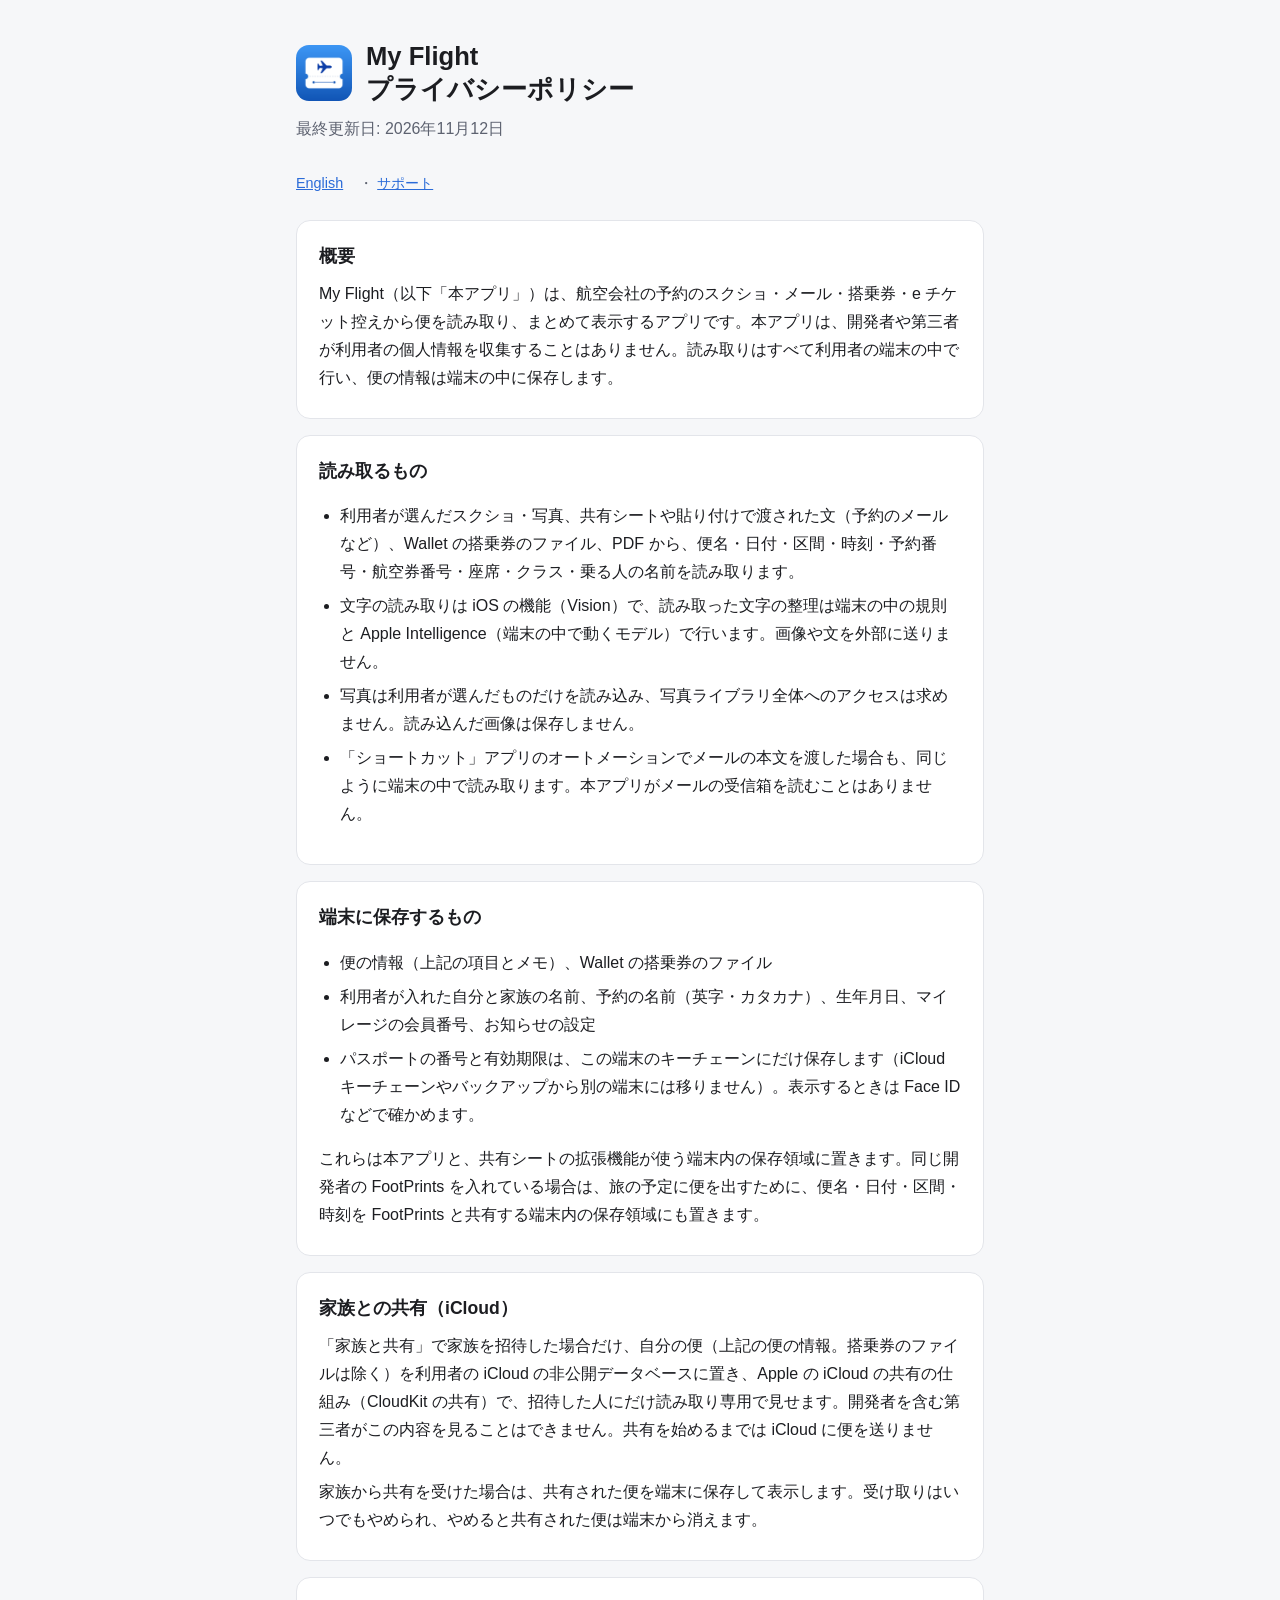
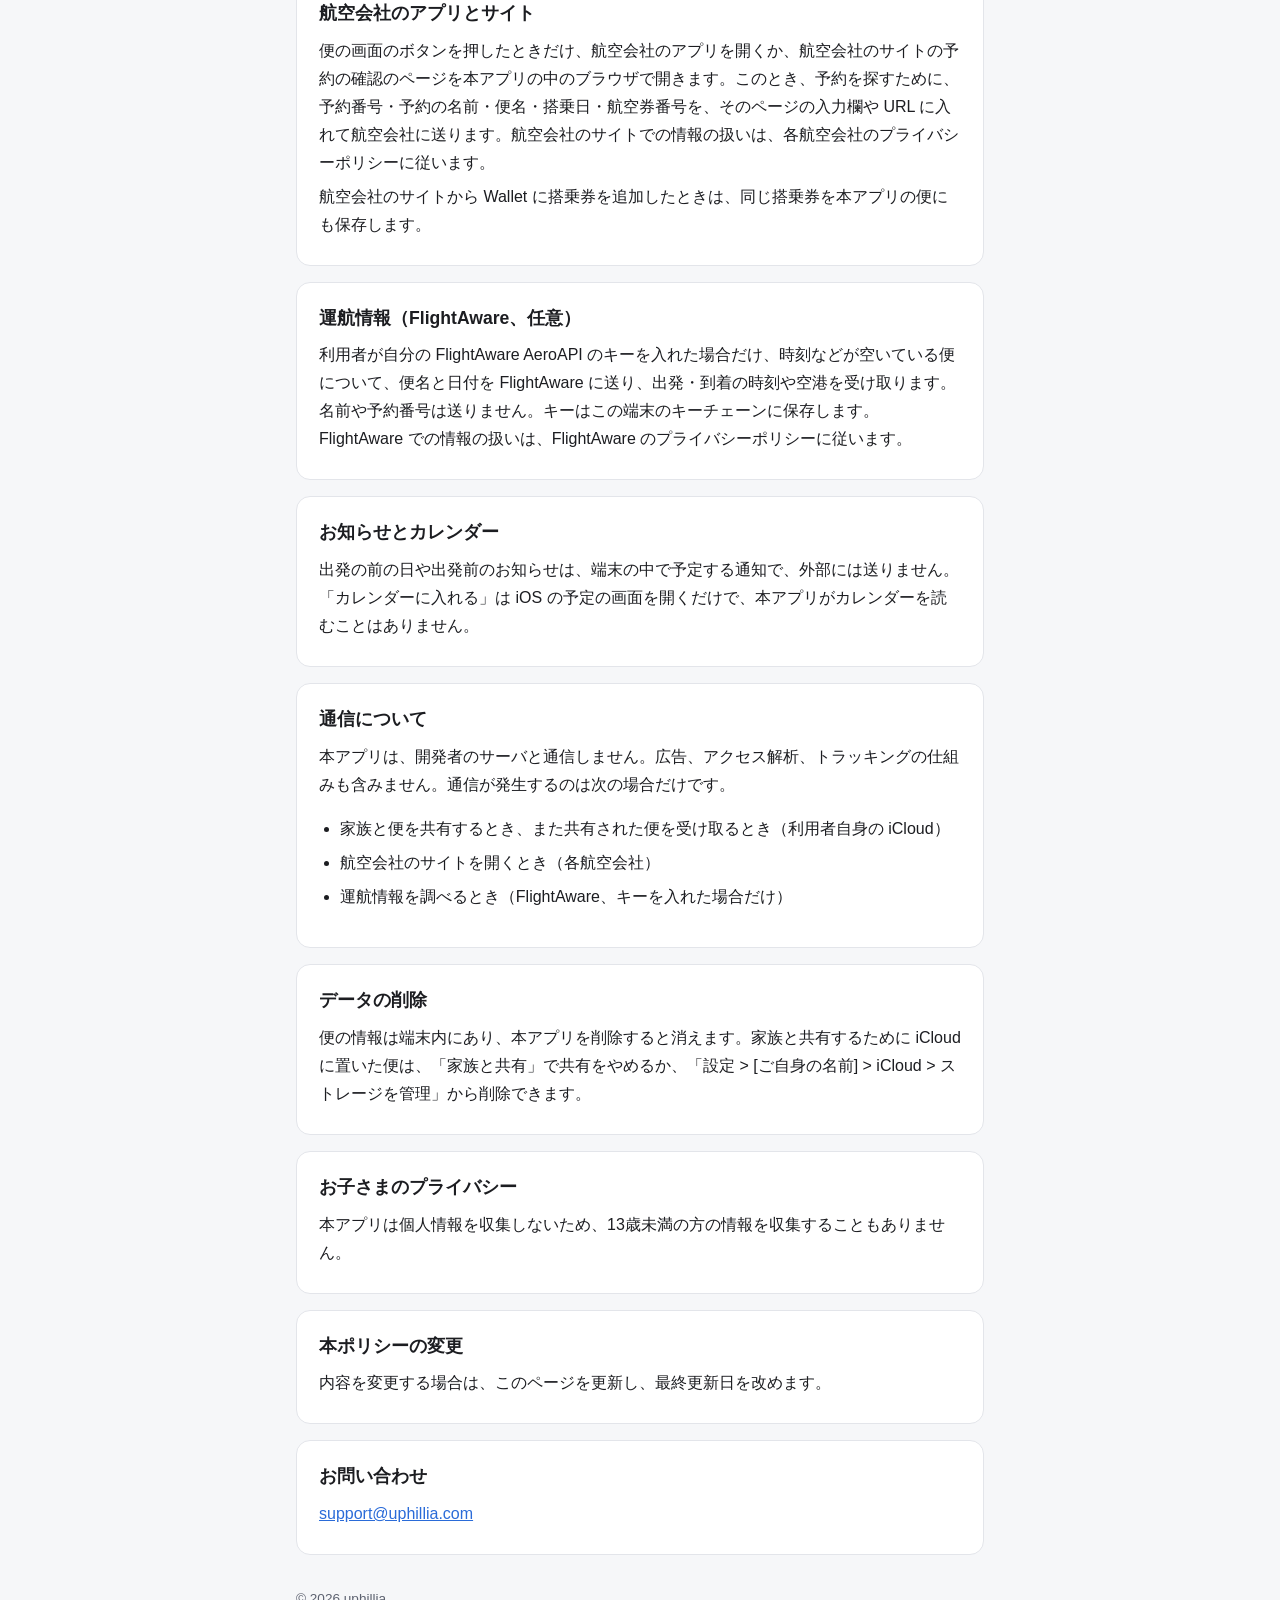
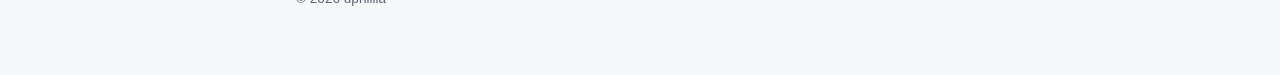
==== privacy.html @ 3160223a "My Flight のサポートとプライバシーポリシー（日本語・英語） Co-Authored-By: Claude Opus 5.5 <noreply@anthropic.com>" ====
<!doctype html>
<html lang="ja">
<head>
<meta charset="utf-8">
<meta name="viewport" content="width=device-width, initial-scale=1">
<title>My Flight プライバシーポリシー</title>
<link rel="stylesheet" href="style.css">
<link rel="alternate" hreflang="en" href="https://flights.uphillia.com/en/privacy.html">
</head>
<body>
<main>
  <header>
    <img src="icon.png" alt="">
    <h1>My Flight<br>プライバシーポリシー</h1>
  </header>
  <p class="sub">最終更新日: 2026年11月12日</p>
  <p class="lang"><a href="en/privacy.html" lang="en">English</a> ・ <a href="support.html">サポート</a></p>

  <section>
    <h2>概要</h2>
    <p>My Flight（以下「本アプリ」）は、航空会社の予約のスクショ・メール・搭乗券・e チケット控えから便を読み取り、まとめて表示するアプリです。本アプリは、開発者や第三者が利用者の個人情報を収集することはありません。読み取りはすべて利用者の端末の中で行い、便の情報は端末の中に保存します。</p>
  </section>

  <section>
    <h2>読み取るもの</h2>
    <ul>
      <li>利用者が選んだスクショ・写真、共有シートや貼り付けで渡された文（予約のメールなど）、Wallet の搭乗券のファイル、PDF から、便名・日付・区間・時刻・予約番号・航空券番号・座席・クラス・乗る人の名前を読み取ります。</li>
      <li>文字の読み取りは iOS の機能（Vision）で、読み取った文字の整理は端末の中の規則と Apple Intelligence（端末の中で動くモデル）で行います。画像や文を外部に送りません。</li>
      <li>写真は利用者が選んだものだけを読み込み、写真ライブラリ全体へのアクセスは求めません。読み込んだ画像は保存しません。</li>
      <li>「ショートカット」アプリのオートメーションでメールの本文を渡した場合も、同じように端末の中で読み取ります。本アプリがメールの受信箱を読むことはありません。</li>
    </ul>
  </section>

  <section>
    <h2>端末に保存するもの</h2>
    <ul>
      <li>便の情報（上記の項目とメモ）、Wallet の搭乗券のファイル</li>
      <li>利用者が入れた自分と家族の名前、予約の名前（英字・カタカナ）、生年月日、マイレージの会員番号、お知らせの設定</li>
      <li>パスポートの番号と有効期限は、この端末のキーチェーンにだけ保存します（iCloud キーチェーンやバックアップから別の端末には移りません）。表示するときは Face ID などで確かめます。</li>
    </ul>
    <p>これらは本アプリと、共有シートの拡張機能が使う端末内の保存領域に置きます。同じ開発者の FootPrints を入れている場合は、旅の予定に便を出すために、便名・日付・区間・時刻を FootPrints と共有する端末内の保存領域にも置きます。</p>
  </section>

  <section>
    <h2>家族との共有（iCloud）</h2>
    <p>「家族と共有」で家族を招待した場合だけ、自分の便（上記の便の情報。搭乗券のファイルは除く）を利用者の iCloud の非公開データベースに置き、Apple の iCloud の共有の仕組み（CloudKit の共有）で、招待した人にだけ読み取り専用で見せます。開発者を含む第三者がこの内容を見ることはできません。共有を始めるまでは iCloud に便を送りません。</p>
    <p>家族から共有を受けた場合は、共有された便を端末に保存して表示します。受け取りはいつでもやめられ、やめると共有された便は端末から消えます。</p>
  </section>

  <section>
    <h2>航空会社のアプリとサイト</h2>
    <p>便の画面のボタンを押したときだけ、航空会社のアプリを開くか、航空会社のサイトの予約の確認のページを本アプリの中のブラウザで開きます。このとき、予約を探すために、予約番号・予約の名前・便名・搭乗日・航空券番号を、そのページの入力欄や URL に入れて航空会社に送ります。航空会社のサイトでの情報の扱いは、各航空会社のプライバシーポリシーに従います。</p>
    <p>航空会社のサイトから Wallet に搭乗券を追加したときは、同じ搭乗券を本アプリの便にも保存します。</p>
  </section>

  <section>
    <h2>運航情報（FlightAware、任意）</h2>
    <p>利用者が自分の FlightAware AeroAPI のキーを入れた場合だけ、時刻などが空いている便について、便名と日付を FlightAware に送り、出発・到着の時刻や空港を受け取ります。名前や予約番号は送りません。キーはこの端末のキーチェーンに保存します。FlightAware での情報の扱いは、FlightAware のプライバシーポリシーに従います。</p>
  </section>

  <section>
    <h2>お知らせとカレンダー</h2>
    <p>出発の前の日や出発前のお知らせは、端末の中で予定する通知で、外部には送りません。「カレンダーに入れる」は iOS の予定の画面を開くだけで、本アプリがカレンダーを読むことはありません。</p>
  </section>

  <section>
    <h2>通信について</h2>
    <p>本アプリは、開発者のサーバと通信しません。広告、アクセス解析、トラッキングの仕組みも含みません。通信が発生するのは次の場合だけです。</p>
    <ul>
      <li>家族と便を共有するとき、また共有された便を受け取るとき（利用者自身の iCloud）</li>
      <li>航空会社のサイトを開くとき（各航空会社）</li>
      <li>運航情報を調べるとき（FlightAware、キーを入れた場合だけ）</li>
    </ul>
  </section>

  <section>
    <h2>データの削除</h2>
    <p>便の情報は端末内にあり、本アプリを削除すると消えます。家族と共有するために iCloud に置いた便は、「家族と共有」で共有をやめるか、「設定 &gt; [ご自身の名前] &gt; iCloud &gt; ストレージを管理」から削除できます。</p>
  </section>

  <section>
    <h2>お子さまのプライバシー</h2>
    <p>本アプリは個人情報を収集しないため、13歳未満の方の情報を収集することもありません。</p>
  </section>

  <section>
    <h2>本ポリシーの変更</h2>
    <p>内容を変更する場合は、このページを更新し、最終更新日を改めます。</p>
  </section>

  <section>
    <h2>お問い合わせ</h2>
    <p><a href="mailto:support@uphillia.com">support@uphillia.com</a></p>
  </section>

  <footer>© 2026 uphillia</footer>
</main>
</body>
</html>
---- style.css ----
:root {
  --bg: #f6f7f9;
  --card: #ffffff;
  --text: #1c1d21;
  --muted: #5d6270;
  --accent: #2a6bd8;
  --border: #e3e5ea;
}
@media (prefers-color-scheme: dark) {
  :root {
    --bg: #0f1115;
    --card: #191c22;
    --text: #eceef2;
    --muted: #9aa1ae;
    --accent: #6ba6ff;
    --border: #2a2e37;
  }
}
* { box-sizing: border-box; }
body {
  margin: 0;
  background: var(--bg);
  color: var(--text);
  font-family: -apple-system, BlinkMacSystemFont, "Hiragino Sans", "Helvetica Neue", sans-serif;
  line-height: 1.75;
  -webkit-text-size-adjust: 100%;
}
main { max-width: 720px; margin: 0 auto; padding: 40px 16px 64px; }
header { display: flex; align-items: center; gap: 14px; margin-bottom: 8px; }
header img { width: 56px; height: 56px; border-radius: 13px; }
h1 { font-size: 1.6rem; margin: 0; line-height: 1.3; }
.sub { color: var(--muted); margin: 0 0 28px; }
section { background: var(--card); border: 1px solid var(--border); border-radius: 14px; padding: 20px 22px; margin: 16px 0; }
h2 { font-size: 1.1rem; margin: 0 0 8px; }
p, li { margin: 6px 0; }
ul { padding-left: 1.3em; }
a { color: var(--accent); }
.lang { font-size: .9rem; color: var(--muted); margin-bottom: 24px; }
.lang a { margin-right: 12px; }
footer { color: var(--muted); font-size: .85rem; margin-top: 32px; }
hr { border: none; border-top: 1px solid var(--border); margin: 40px 0; }
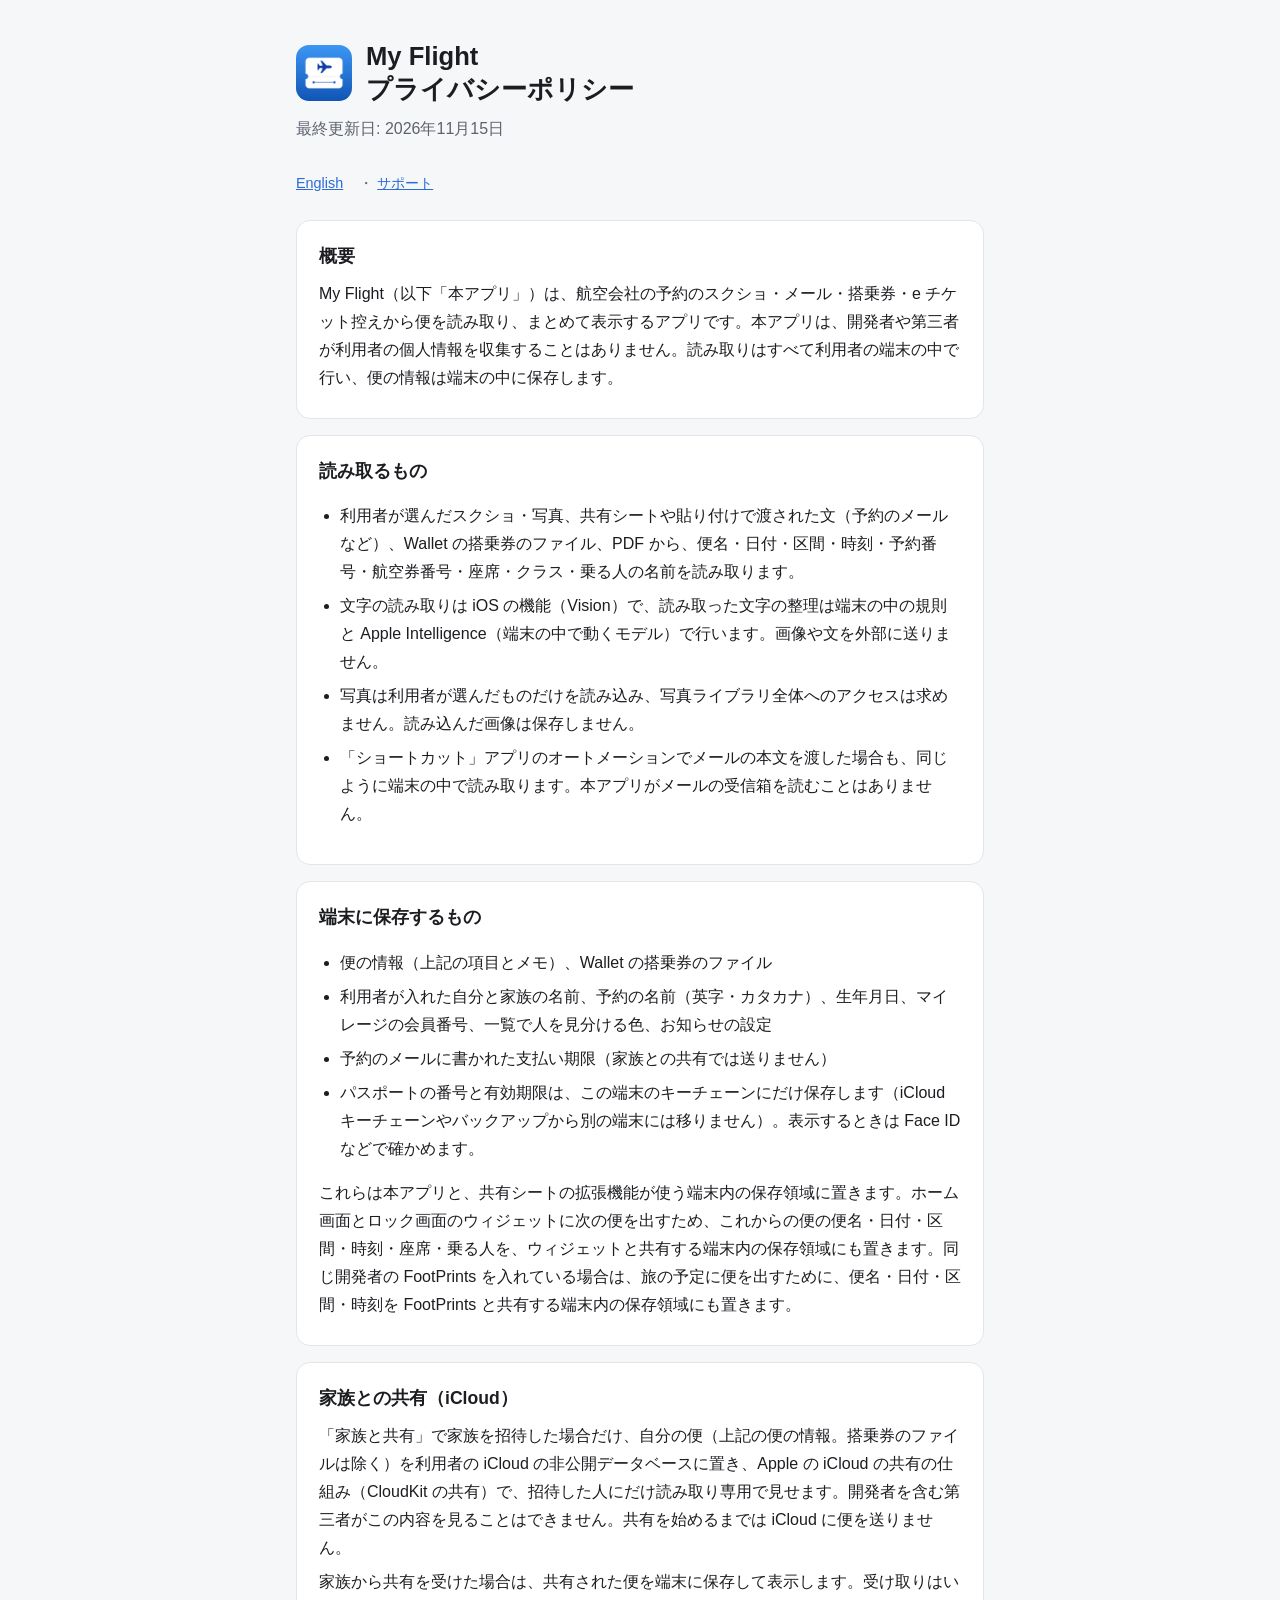
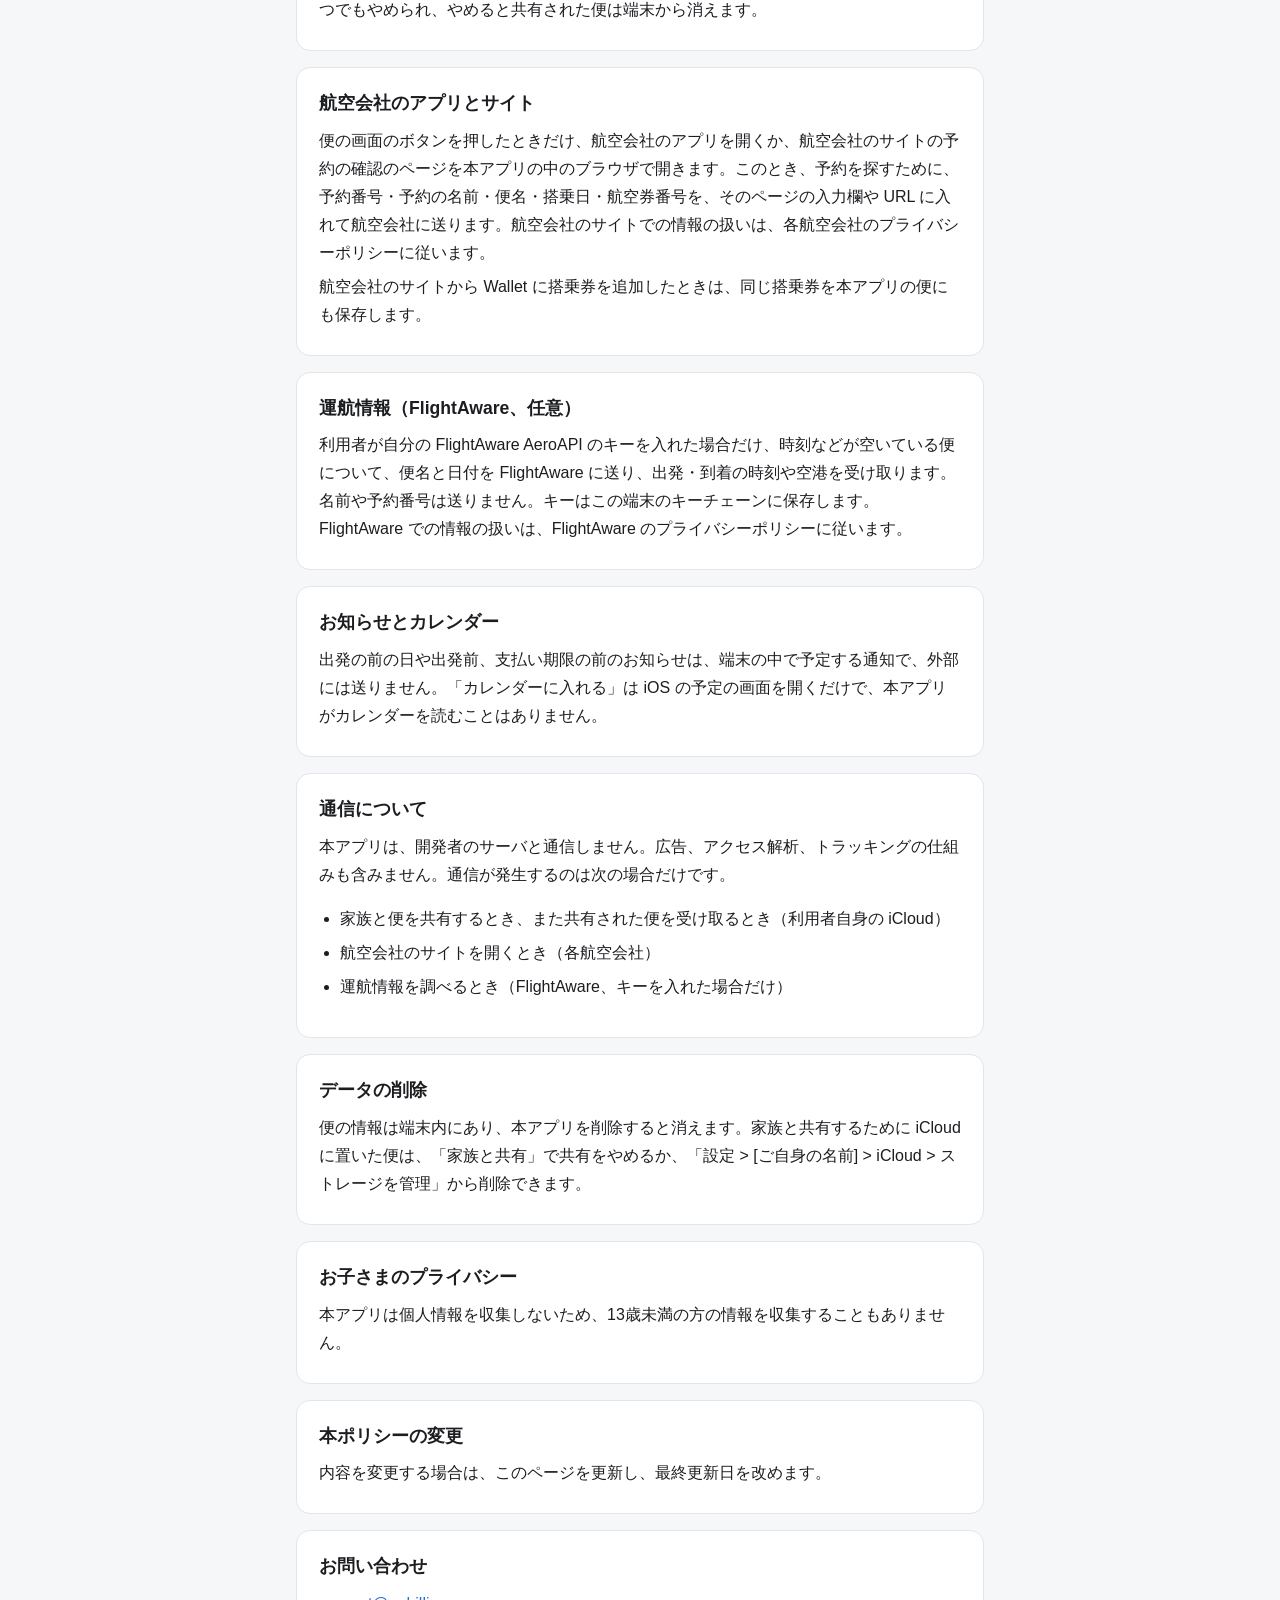
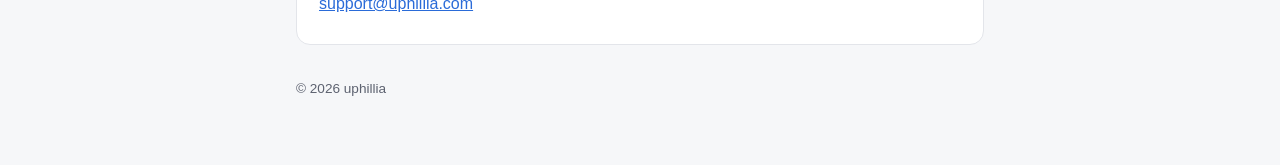
==== commit 1feff3c1: "1.1: widgets, payment deadlines, booking changes, colors (support, privacy) Co-Authored-By: Claude O" ====
--- a/privacy.html
+++ b/privacy.html
@@ -13,7 +13,7 @@
     <img src="icon.png" alt="">
     <h1>My Flight<br>プライバシーポリシー</h1>
   </header>
-  <p class="sub">最終更新日: 2026年11月12日</p>
+  <p class="sub">最終更新日: 2026年11月15日</p>
   <p class="lang"><a href="en/privacy.html" lang="en">English</a> ・ <a href="support.html">サポート</a></p>
 
   <section>
@@ -35,10 +35,11 @@
     <h2>端末に保存するもの</h2>
     <ul>
       <li>便の情報（上記の項目とメモ）、Wallet の搭乗券のファイル</li>
-      <li>利用者が入れた自分と家族の名前、予約の名前（英字・カタカナ）、生年月日、マイレージの会員番号、お知らせの設定</li>
+      <li>利用者が入れた自分と家族の名前、予約の名前（英字・カタカナ）、生年月日、マイレージの会員番号、一覧で人を見分ける色、お知らせの設定</li>
+      <li>予約のメールに書かれた支払い期限（家族との共有では送りません）</li>
       <li>パスポートの番号と有効期限は、この端末のキーチェーンにだけ保存します（iCloud キーチェーンやバックアップから別の端末には移りません）。表示するときは Face ID などで確かめます。</li>
     </ul>
-    <p>これらは本アプリと、共有シートの拡張機能が使う端末内の保存領域に置きます。同じ開発者の FootPrints を入れている場合は、旅の予定に便を出すために、便名・日付・区間・時刻を FootPrints と共有する端末内の保存領域にも置きます。</p>
+    <p>これらは本アプリと、共有シートの拡張機能が使う端末内の保存領域に置きます。ホーム画面とロック画面のウィジェットに次の便を出すため、これからの便の便名・日付・区間・時刻・座席・乗る人を、ウィジェットと共有する端末内の保存領域にも置きます。同じ開発者の FootPrints を入れている場合は、旅の予定に便を出すために、便名・日付・区間・時刻を FootPrints と共有する端末内の保存領域にも置きます。</p>
   </section>
 
   <section>
@@ -60,7 +61,7 @@
 
   <section>
     <h2>お知らせとカレンダー</h2>
-    <p>出発の前の日や出発前のお知らせは、端末の中で予定する通知で、外部には送りません。「カレンダーに入れる」は iOS の予定の画面を開くだけで、本アプリがカレンダーを読むことはありません。</p>
+    <p>出発の前の日や出発前、支払い期限の前のお知らせは、端末の中で予定する通知で、外部には送りません。「カレンダーに入れる」は iOS の予定の画面を開くだけで、本アプリがカレンダーを読むことはありません。</p>
   </section>
 
   <section>
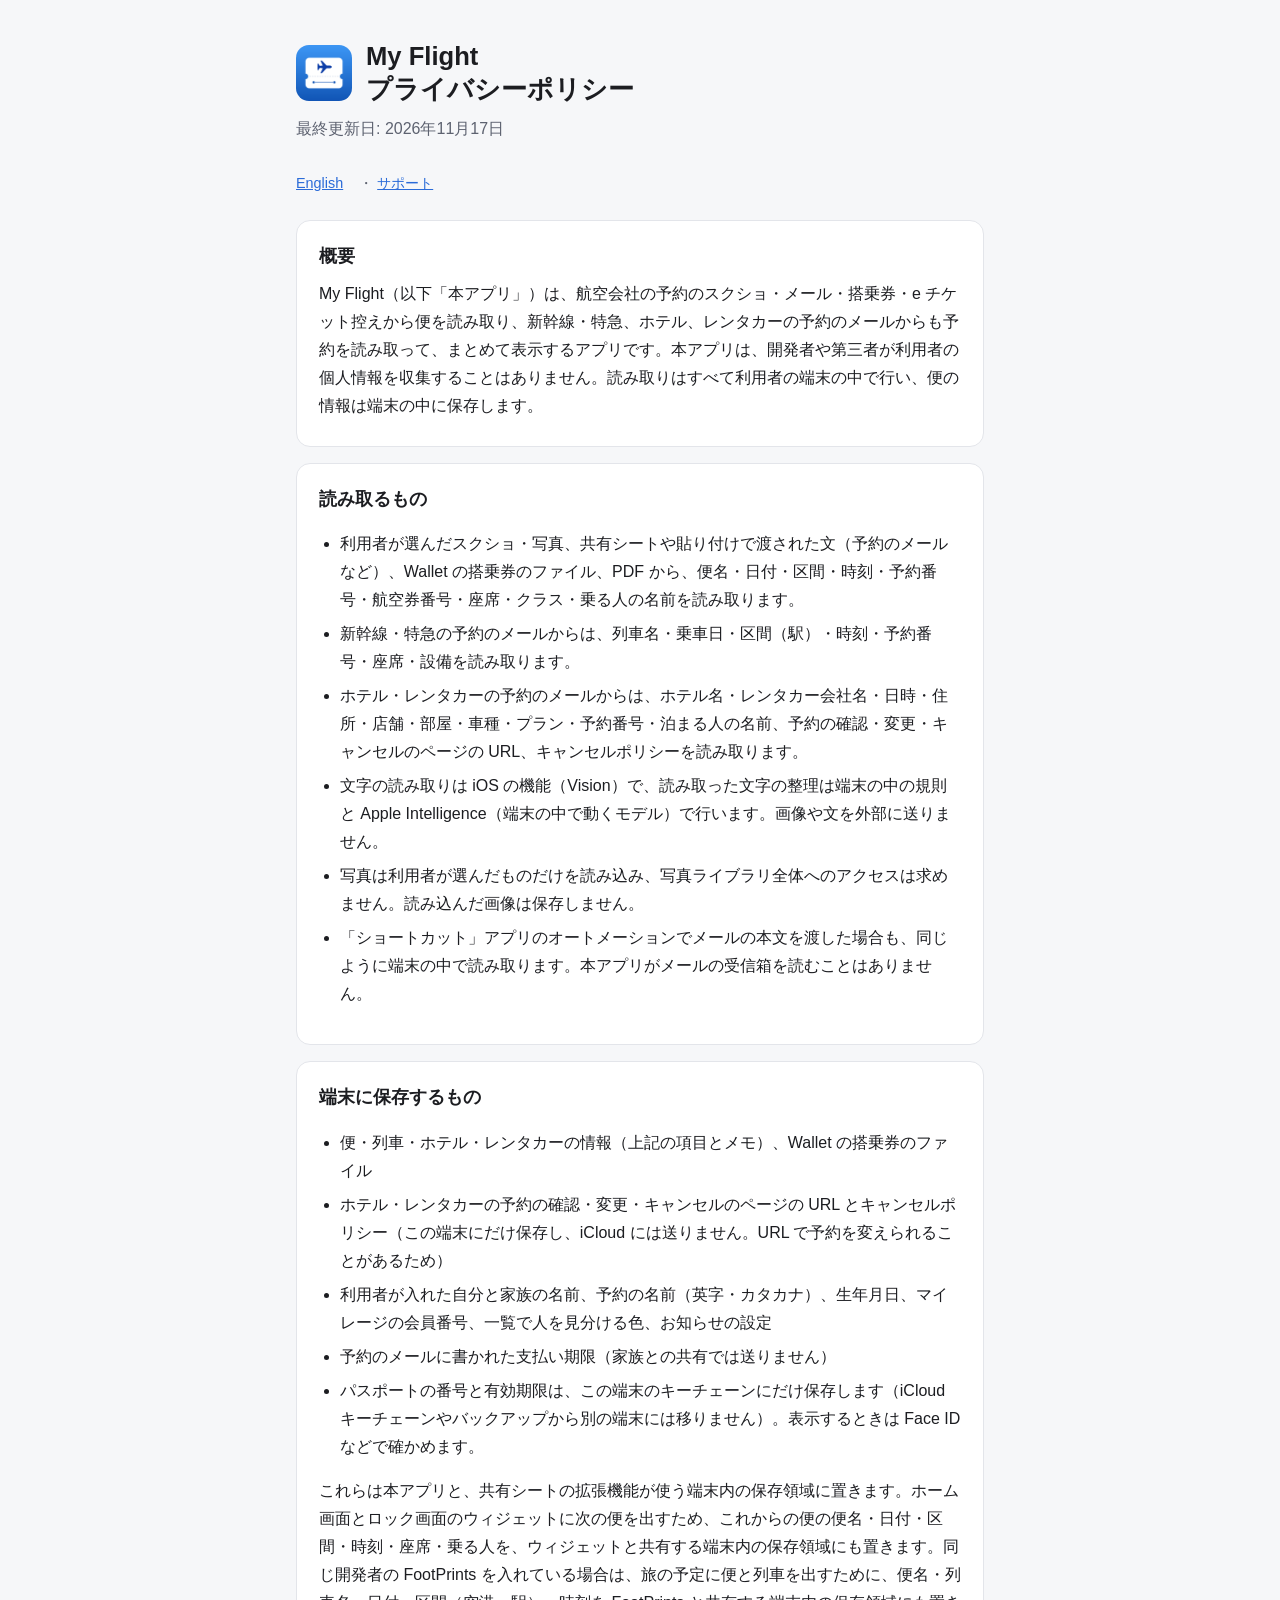
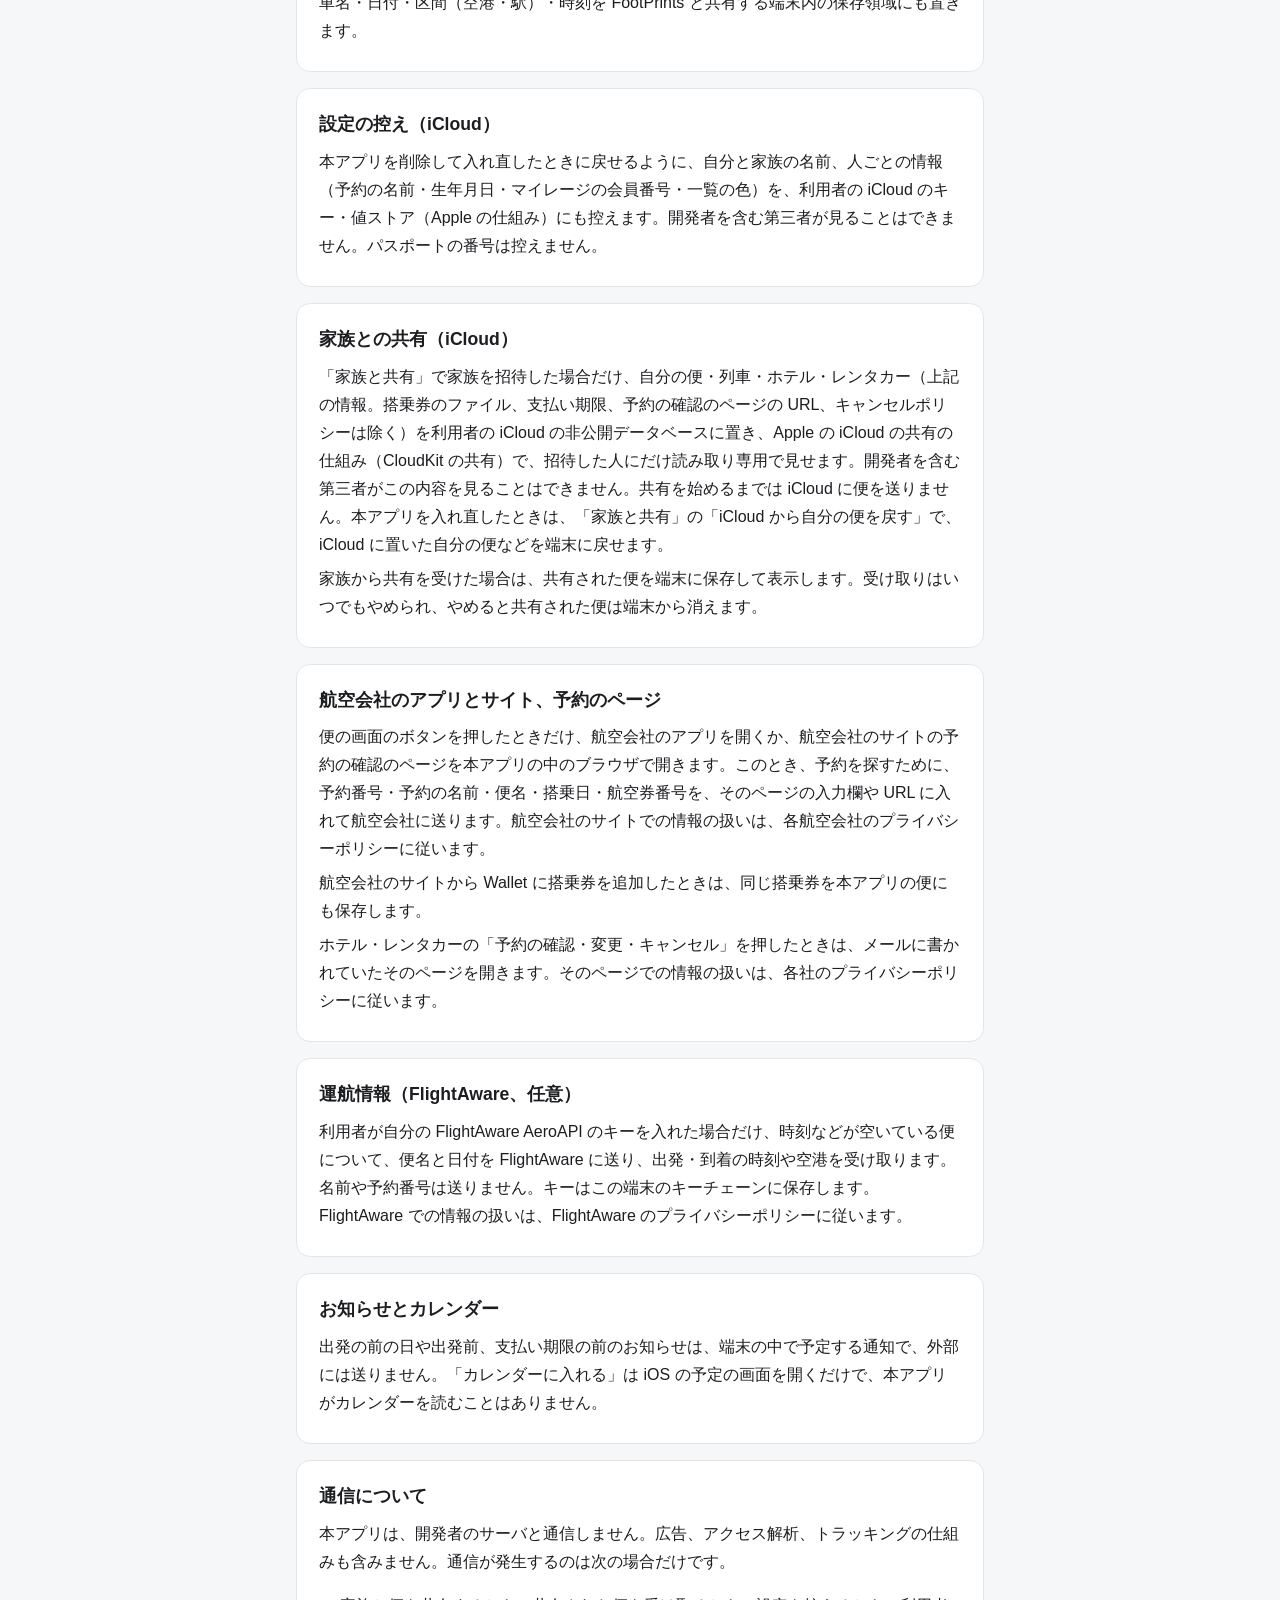
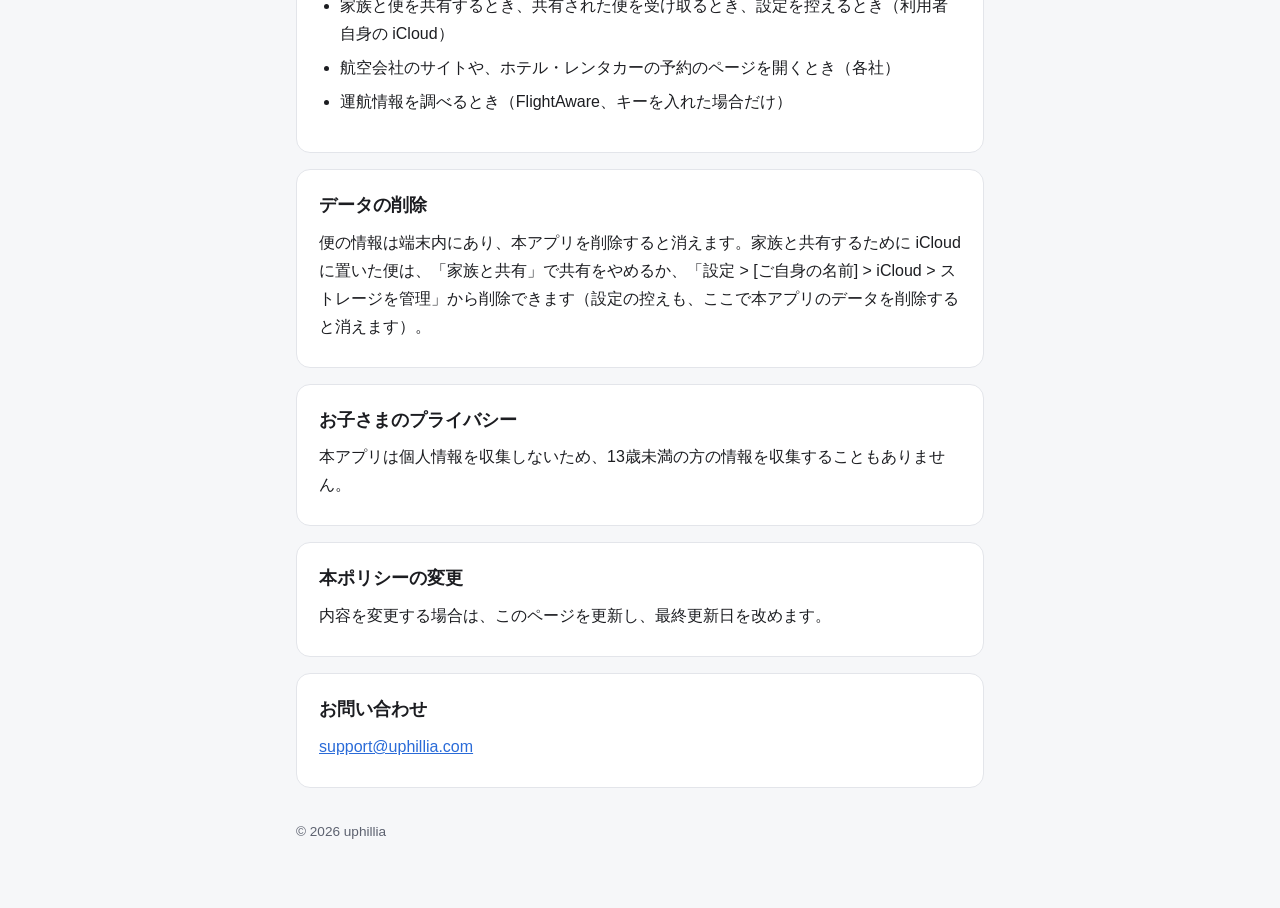
==== commit 7c75bf29: "1.3：新幹線・ホテル・レンタカー、設定の控え、iCloud から戻す、iPhone Duo Co-Authored-By: Claude Opus 5.5 <noreply@anthropic.co" ====
--- a/privacy.html
+++ b/privacy.html
@@ -13,18 +13,20 @@
     <img src="icon.png" alt="">
     <h1>My Flight<br>プライバシーポリシー</h1>
   </header>
-  <p class="sub">最終更新日: 2026年11月15日</p>
+  <p class="sub">最終更新日: 2026年11月17日</p>
   <p class="lang"><a href="en/privacy.html" lang="en">English</a> ・ <a href="support.html">サポート</a></p>
 
   <section>
     <h2>概要</h2>
-    <p>My Flight（以下「本アプリ」）は、航空会社の予約のスクショ・メール・搭乗券・e チケット控えから便を読み取り、まとめて表示するアプリです。本アプリは、開発者や第三者が利用者の個人情報を収集することはありません。読み取りはすべて利用者の端末の中で行い、便の情報は端末の中に保存します。</p>
+    <p>My Flight（以下「本アプリ」）は、航空会社の予約のスクショ・メール・搭乗券・e チケット控えから便を読み取り、新幹線・特急、ホテル、レンタカーの予約のメールからも予約を読み取って、まとめて表示するアプリです。本アプリは、開発者や第三者が利用者の個人情報を収集することはありません。読み取りはすべて利用者の端末の中で行い、便の情報は端末の中に保存します。</p>
   </section>
 
   <section>
     <h2>読み取るもの</h2>
     <ul>
       <li>利用者が選んだスクショ・写真、共有シートや貼り付けで渡された文（予約のメールなど）、Wallet の搭乗券のファイル、PDF から、便名・日付・区間・時刻・予約番号・航空券番号・座席・クラス・乗る人の名前を読み取ります。</li>
+      <li>新幹線・特急の予約のメールからは、列車名・乗車日・区間（駅）・時刻・予約番号・座席・設備を読み取ります。</li>
+      <li>ホテル・レンタカーの予約のメールからは、ホテル名・レンタカー会社名・日時・住所・店舗・部屋・車種・プラン・予約番号・泊まる人の名前、予約の確認・変更・キャンセルのページの URL、キャンセルポリシーを読み取ります。</li>
       <li>文字の読み取りは iOS の機能（Vision）で、読み取った文字の整理は端末の中の規則と Apple Intelligence（端末の中で動くモデル）で行います。画像や文を外部に送りません。</li>
       <li>写真は利用者が選んだものだけを読み込み、写真ライブラリ全体へのアクセスは求めません。読み込んだ画像は保存しません。</li>
       <li>「ショートカット」アプリのオートメーションでメールの本文を渡した場合も、同じように端末の中で読み取ります。本アプリがメールの受信箱を読むことはありません。</li>
@@ -34,24 +36,31 @@
   <section>
     <h2>端末に保存するもの</h2>
     <ul>
-      <li>便の情報（上記の項目とメモ）、Wallet の搭乗券のファイル</li>
+      <li>便・列車・ホテル・レンタカーの情報（上記の項目とメモ）、Wallet の搭乗券のファイル</li>
+      <li>ホテル・レンタカーの予約の確認・変更・キャンセルのページの URL とキャンセルポリシー（この端末にだけ保存し、iCloud には送りません。URL で予約を変えられることがあるため）</li>
       <li>利用者が入れた自分と家族の名前、予約の名前（英字・カタカナ）、生年月日、マイレージの会員番号、一覧で人を見分ける色、お知らせの設定</li>
       <li>予約のメールに書かれた支払い期限（家族との共有では送りません）</li>
       <li>パスポートの番号と有効期限は、この端末のキーチェーンにだけ保存します（iCloud キーチェーンやバックアップから別の端末には移りません）。表示するときは Face ID などで確かめます。</li>
     </ul>
-    <p>これらは本アプリと、共有シートの拡張機能が使う端末内の保存領域に置きます。ホーム画面とロック画面のウィジェットに次の便を出すため、これからの便の便名・日付・区間・時刻・座席・乗る人を、ウィジェットと共有する端末内の保存領域にも置きます。同じ開発者の FootPrints を入れている場合は、旅の予定に便を出すために、便名・日付・区間・時刻を FootPrints と共有する端末内の保存領域にも置きます。</p>
+    <p>これらは本アプリと、共有シートの拡張機能が使う端末内の保存領域に置きます。ホーム画面とロック画面のウィジェットに次の便を出すため、これからの便の便名・日付・区間・時刻・座席・乗る人を、ウィジェットと共有する端末内の保存領域にも置きます。同じ開発者の FootPrints を入れている場合は、旅の予定に便と列車を出すために、便名・列車名・日付・区間（空港・駅）・時刻を FootPrints と共有する端末内の保存領域にも置きます。</p>
+  </section>
+
+  <section>
+    <h2>設定の控え（iCloud）</h2>
+    <p>本アプリを削除して入れ直したときに戻せるように、自分と家族の名前、人ごとの情報（予約の名前・生年月日・マイレージの会員番号・一覧の色）を、利用者の iCloud のキー・値ストア（Apple の仕組み）にも控えます。開発者を含む第三者が見ることはできません。パスポートの番号は控えません。</p>
   </section>
 
   <section>
     <h2>家族との共有（iCloud）</h2>
-    <p>「家族と共有」で家族を招待した場合だけ、自分の便（上記の便の情報。搭乗券のファイルは除く）を利用者の iCloud の非公開データベースに置き、Apple の iCloud の共有の仕組み（CloudKit の共有）で、招待した人にだけ読み取り専用で見せます。開発者を含む第三者がこの内容を見ることはできません。共有を始めるまでは iCloud に便を送りません。</p>
+    <p>「家族と共有」で家族を招待した場合だけ、自分の便・列車・ホテル・レンタカー（上記の情報。搭乗券のファイル、支払い期限、予約の確認のページの URL、キャンセルポリシーは除く）を利用者の iCloud の非公開データベースに置き、Apple の iCloud の共有の仕組み（CloudKit の共有）で、招待した人にだけ読み取り専用で見せます。開発者を含む第三者がこの内容を見ることはできません。共有を始めるまでは iCloud に便を送りません。本アプリを入れ直したときは、「家族と共有」の「iCloud から自分の便を戻す」で、iCloud に置いた自分の便などを端末に戻せます。</p>
     <p>家族から共有を受けた場合は、共有された便を端末に保存して表示します。受け取りはいつでもやめられ、やめると共有された便は端末から消えます。</p>
   </section>
 
   <section>
-    <h2>航空会社のアプリとサイト</h2>
+    <h2>航空会社のアプリとサイト、予約のページ</h2>
     <p>便の画面のボタンを押したときだけ、航空会社のアプリを開くか、航空会社のサイトの予約の確認のページを本アプリの中のブラウザで開きます。このとき、予約を探すために、予約番号・予約の名前・便名・搭乗日・航空券番号を、そのページの入力欄や URL に入れて航空会社に送ります。航空会社のサイトでの情報の扱いは、各航空会社のプライバシーポリシーに従います。</p>
     <p>航空会社のサイトから Wallet に搭乗券を追加したときは、同じ搭乗券を本アプリの便にも保存します。</p>
+    <p>ホテル・レンタカーの「予約の確認・変更・キャンセル」を押したときは、メールに書かれていたそのページを開きます。そのページでの情報の扱いは、各社のプライバシーポリシーに従います。</p>
   </section>
 
   <section>
@@ -68,15 +77,15 @@
     <h2>通信について</h2>
     <p>本アプリは、開発者のサーバと通信しません。広告、アクセス解析、トラッキングの仕組みも含みません。通信が発生するのは次の場合だけです。</p>
     <ul>
-      <li>家族と便を共有するとき、また共有された便を受け取るとき（利用者自身の iCloud）</li>
-      <li>航空会社のサイトを開くとき（各航空会社）</li>
+      <li>家族と便を共有するとき、共有された便を受け取るとき、設定を控えるとき（利用者自身の iCloud）</li>
+      <li>航空会社のサイトや、ホテル・レンタカーの予約のページを開くとき（各社）</li>
       <li>運航情報を調べるとき（FlightAware、キーを入れた場合だけ）</li>
     </ul>
   </section>
 
   <section>
     <h2>データの削除</h2>
-    <p>便の情報は端末内にあり、本アプリを削除すると消えます。家族と共有するために iCloud に置いた便は、「家族と共有」で共有をやめるか、「設定 &gt; [ご自身の名前] &gt; iCloud &gt; ストレージを管理」から削除できます。</p>
+    <p>便の情報は端末内にあり、本アプリを削除すると消えます。家族と共有するために iCloud に置いた便は、「家族と共有」で共有をやめるか、「設定 &gt; [ご自身の名前] &gt; iCloud &gt; ストレージを管理」から削除できます（設定の控えも、ここで本アプリのデータを削除すると消えます）。</p>
   </section>
 
   <section>
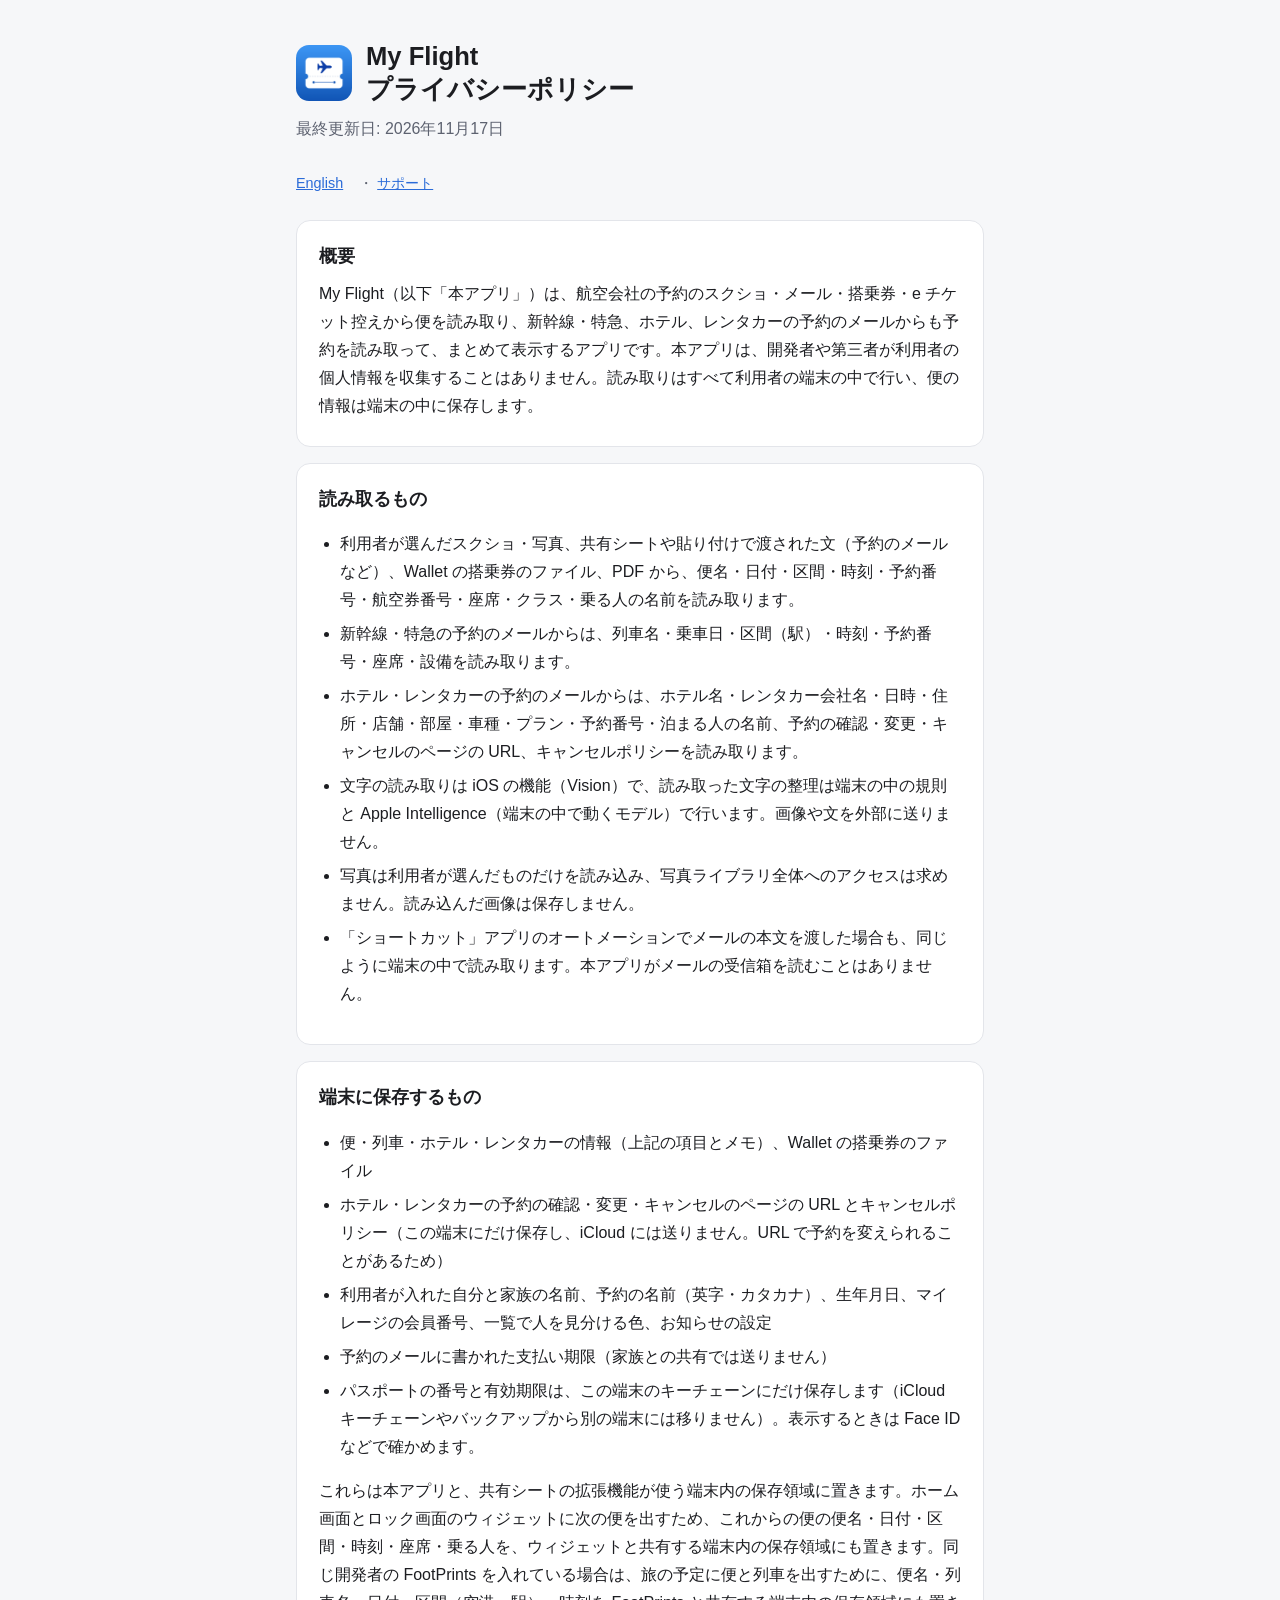
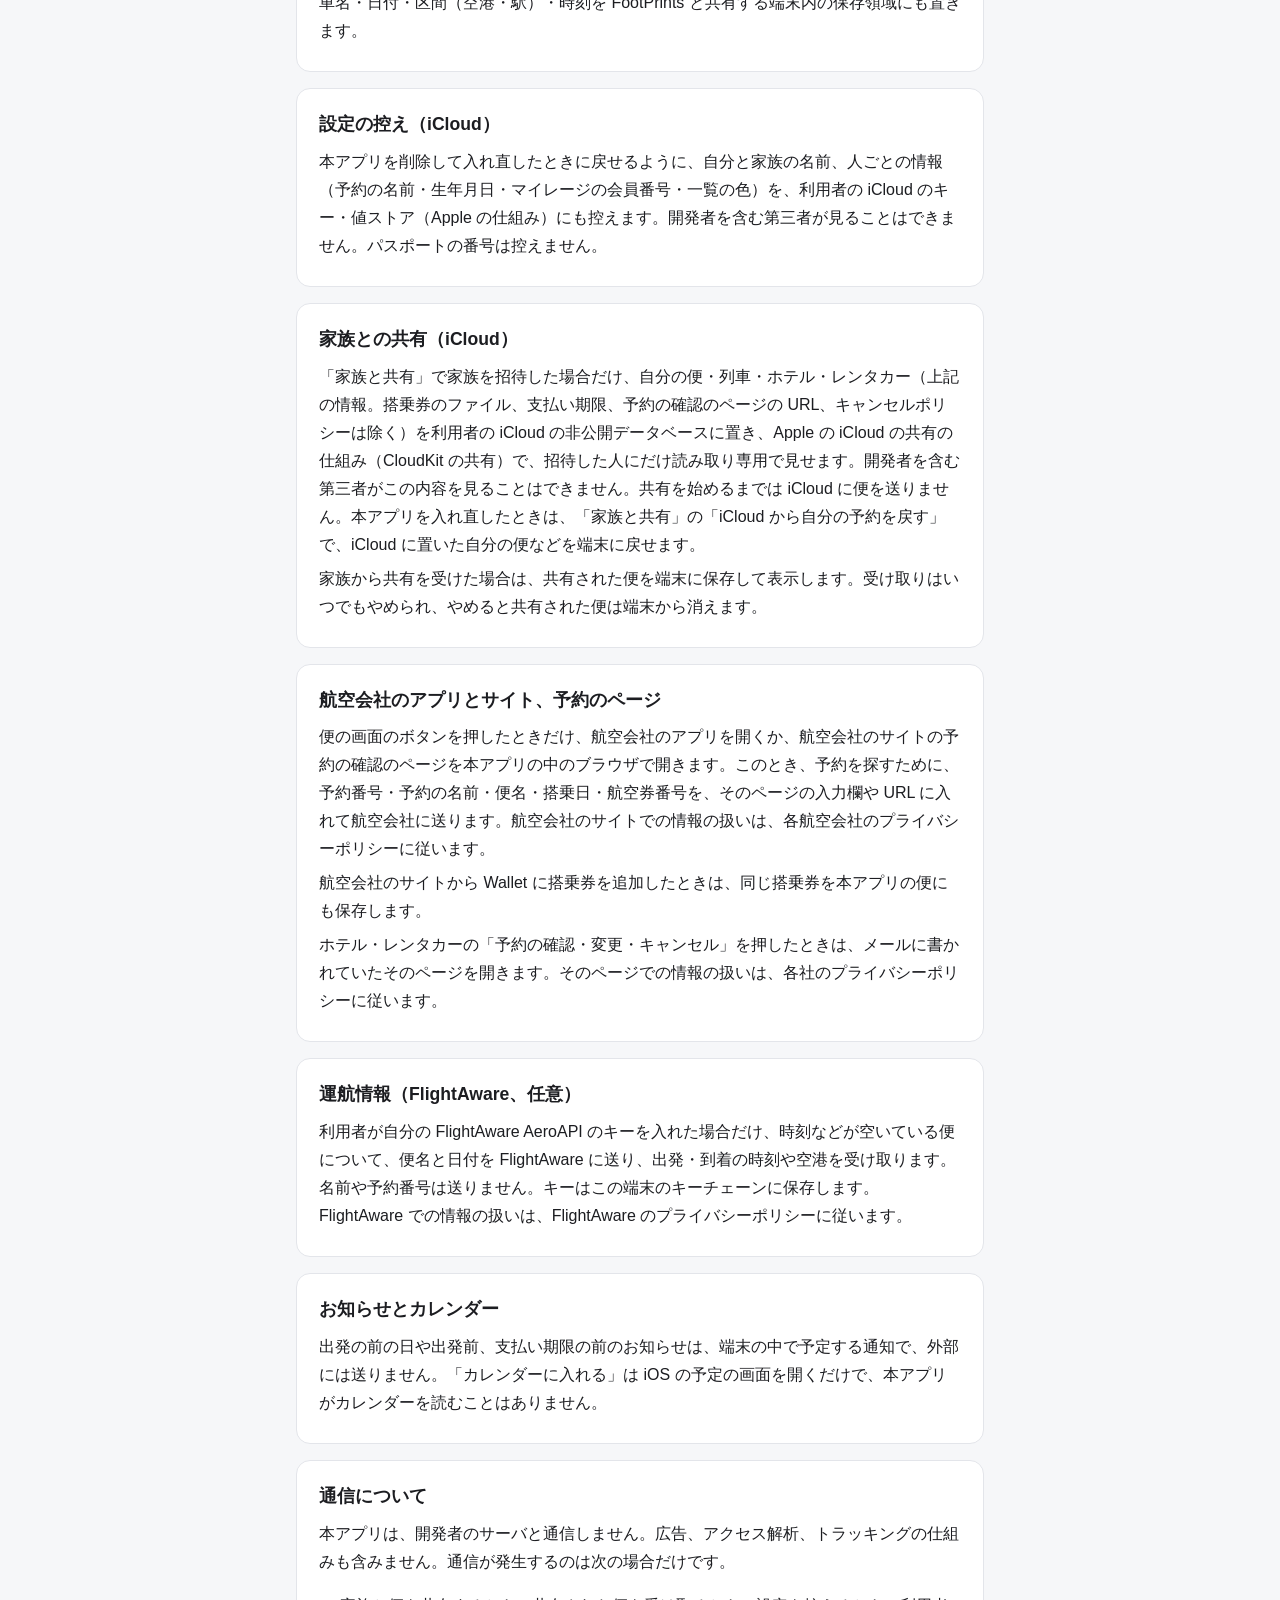
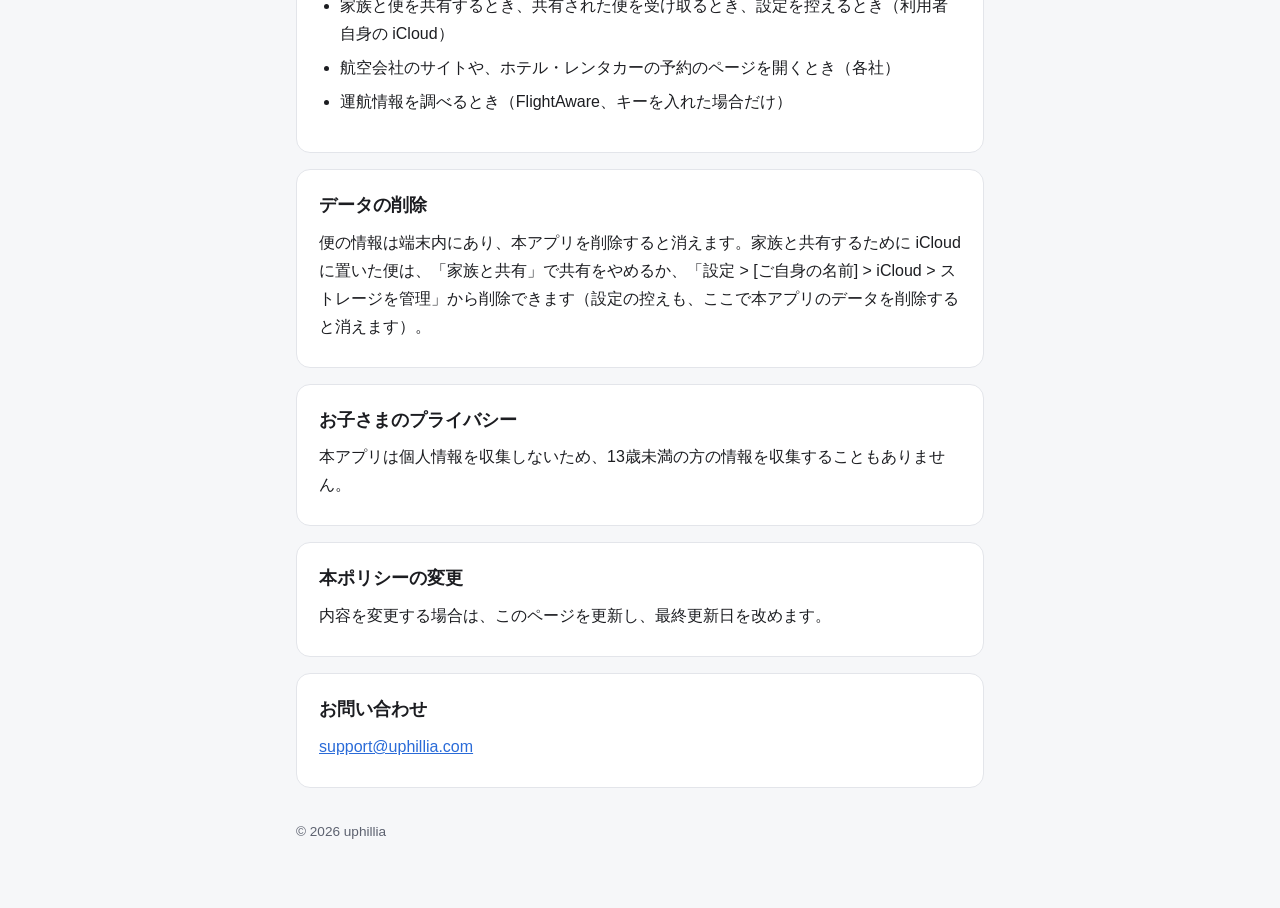
==== commit e018707d: "「iCloud から自分の予約を戻す」に Co-Authored-By: Claude Opus 5.5 <noreply@anthropic.com>" ====
--- a/privacy.html
+++ b/privacy.html
@@ -52,7 +52,7 @@
 
   <section>
     <h2>家族との共有（iCloud）</h2>
-    <p>「家族と共有」で家族を招待した場合だけ、自分の便・列車・ホテル・レンタカー（上記の情報。搭乗券のファイル、支払い期限、予約の確認のページの URL、キャンセルポリシーは除く）を利用者の iCloud の非公開データベースに置き、Apple の iCloud の共有の仕組み（CloudKit の共有）で、招待した人にだけ読み取り専用で見せます。開発者を含む第三者がこの内容を見ることはできません。共有を始めるまでは iCloud に便を送りません。本アプリを入れ直したときは、「家族と共有」の「iCloud から自分の便を戻す」で、iCloud に置いた自分の便などを端末に戻せます。</p>
+    <p>「家族と共有」で家族を招待した場合だけ、自分の便・列車・ホテル・レンタカー（上記の情報。搭乗券のファイル、支払い期限、予約の確認のページの URL、キャンセルポリシーは除く）を利用者の iCloud の非公開データベースに置き、Apple の iCloud の共有の仕組み（CloudKit の共有）で、招待した人にだけ読み取り専用で見せます。開発者を含む第三者がこの内容を見ることはできません。共有を始めるまでは iCloud に便を送りません。本アプリを入れ直したときは、「家族と共有」の「iCloud から自分の予約を戻す」で、iCloud に置いた自分の便などを端末に戻せます。</p>
     <p>家族から共有を受けた場合は、共有された便を端末に保存して表示します。受け取りはいつでもやめられ、やめると共有された便は端末から消えます。</p>
   </section>
 
